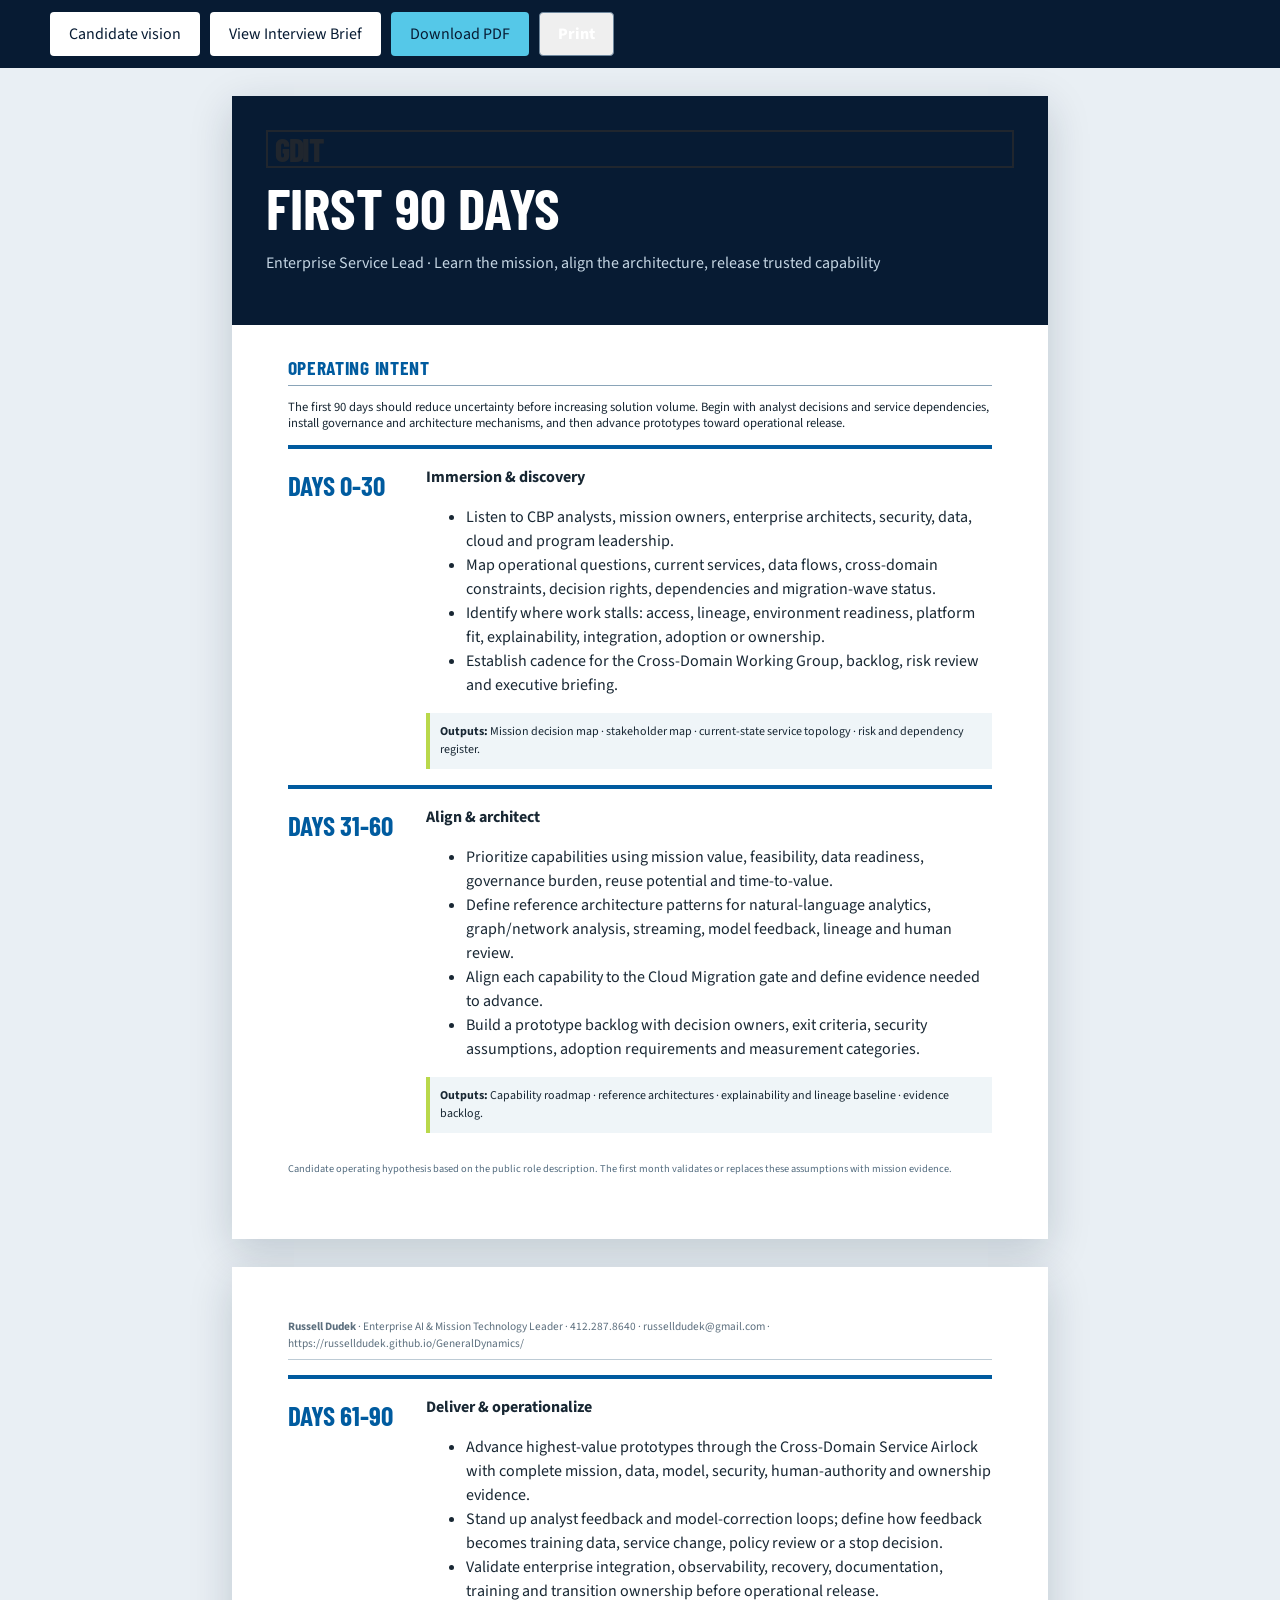
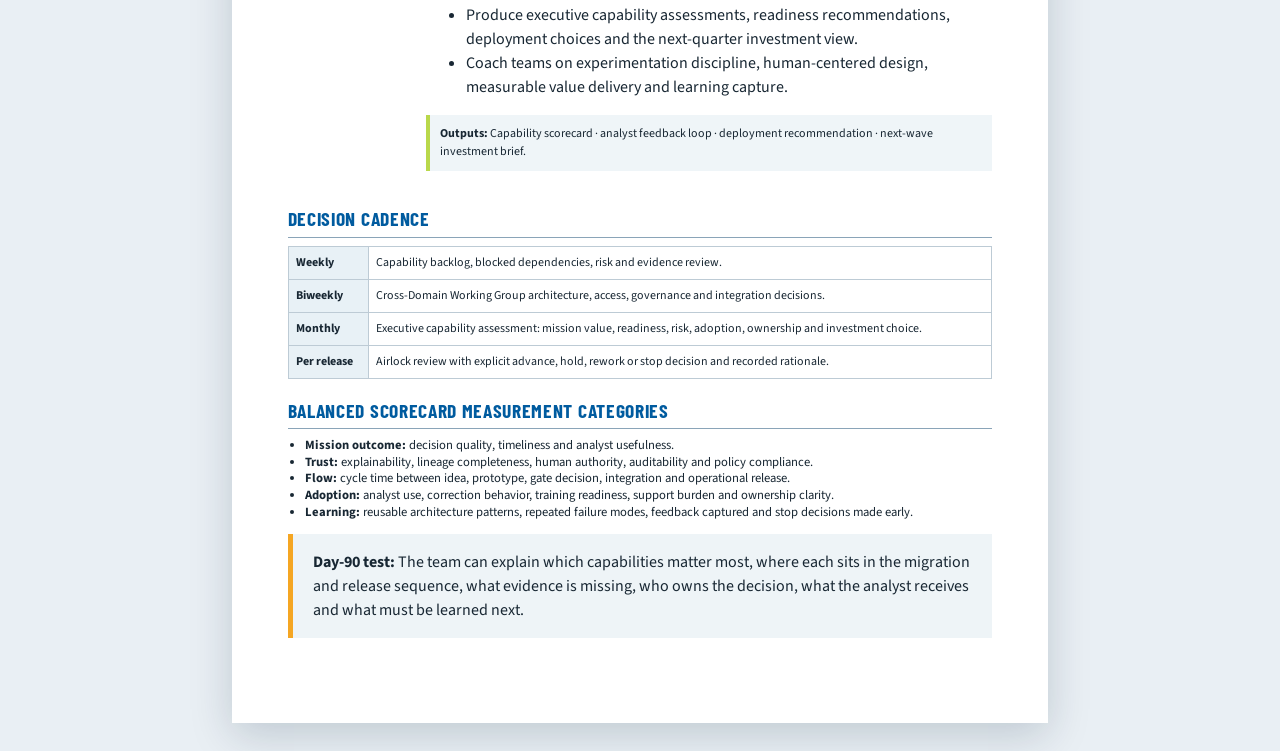
==== 90-day-plan.html @ 61359618 "Add two-page 90-day entry plan route" ====
<!doctype html><html lang="en"><head><meta charset="utf-8"><meta name="viewport" content="width=device-width,initial-scale=1"><title>Russell Dudek - GDIT 90-Day Entry Plan</title><link rel="stylesheet" href="styles.css"></head><body class="doc-body"><div class="doc-actions"><div class="wrap"><a class="button light" href="index.html">Candidate vision</a><a class="button light" href="interview-brief.html">View Interview Brief</a><a class="button primary" href="docs/Russell-Dudek-GDIT-90-Day-Plan.pdf" download>Download PDF</a><button class="button ghost" onclick="window.print()">Print</button></div></div><article class="document plan-page"><div class="brief-cover"><div class="gdit-word">GDIT</div><h1>First 90 Days</h1><p>Enterprise Service Lead · Learn the mission, align the architecture, release trusted capability</p></div><section class="doc-section"><h2>Operating intent</h2><p>The first 90 days should reduce uncertainty before increasing solution volume. Begin with analyst decisions and service dependencies, install governance and architecture mechanisms, and then advance prototypes toward operational release.</p></section><section class="phase-band"><h2>Days 0-30</h2><div><strong>Immersion & discovery</strong><ul><li>Listen to CBP analysts, mission owners, enterprise architects, security, data, cloud and program leadership.</li><li>Map operational questions, current services, data flows, cross-domain constraints, decision rights, dependencies and migration-wave status.</li><li>Identify where work stalls: access, lineage, environment readiness, platform fit, explainability, integration, adoption or ownership.</li><li>Establish cadence for the Cross-Domain Working Group, backlog, risk review and executive briefing.</li></ul><div class="deliverable"><strong>Outputs:</strong> Mission decision map · stakeholder map · current-state service topology · risk and dependency register.</div></div></section><section class="phase-band"><h2>Days 31-60</h2><div><strong>Align & architect</strong><ul><li>Prioritize capabilities using mission value, feasibility, data readiness, governance burden, reuse potential and time-to-value.</li><li>Define reference architecture patterns for natural-language analytics, graph/network analysis, streaming, model feedback, lineage and human review.</li><li>Align each capability to the Cloud Migration gate and define evidence needed to advance.</li><li>Build a prototype backlog with decision owners, exit criteria, security assumptions, adoption requirements and measurement categories.</li></ul><div class="deliverable"><strong>Outputs:</strong> Capability roadmap · reference architectures · explainability and lineage baseline · evidence backlog.</div></div></section><p class="source-note">Candidate operating hypothesis based on the public role description. The first month validates or replaces these assumptions with mission evidence.</p></article><article class="document plan-page"><div class="continuation"><strong>Russell Dudek</strong> · Enterprise AI & Mission Technology Leader · 412.287.8640 · russelldudek@gmail.com · https://russelldudek.github.io/GeneralDynamics/</div><section class="phase-band"><h2>Days 61-90</h2><div><strong>Deliver & operationalize</strong><ul><li>Advance highest-value prototypes through the Cross-Domain Service Airlock with complete mission, data, model, security, human-authority and ownership evidence.</li><li>Stand up analyst feedback and model-correction loops; define how feedback becomes training data, service change, policy review or a stop decision.</li><li>Validate enterprise integration, observability, recovery, documentation, training and transition ownership before operational release.</li><li>Produce executive capability assessments, readiness recommendations, deployment choices and the next-quarter investment view.</li><li>Coach teams on experimentation discipline, human-centered design, measurable value delivery and learning capture.</li></ul><div class="deliverable"><strong>Outputs:</strong> Capability scorecard · analyst feedback loop · deployment recommendation · next-wave investment brief.</div></div></section><section class="doc-section"><h2>Decision cadence</h2><table class="brief-table"><tr><th>Weekly</th><td>Capability backlog, blocked dependencies, risk and evidence review.</td></tr><tr><th>Biweekly</th><td>Cross-Domain Working Group architecture, access, governance and integration decisions.</td></tr><tr><th>Monthly</th><td>Executive capability assessment: mission value, readiness, risk, adoption, ownership and investment choice.</td></tr><tr><th>Per release</th><td>Airlock review with explicit advance, hold, rework or stop decision and recorded rationale.</td></tr></table></section><section class="doc-section"><h2>Balanced scorecard measurement categories</h2><ul><li><strong>Mission outcome:</strong> decision quality, timeliness and analyst usefulness.</li><li><strong>Trust:</strong> explainability, lineage completeness, human authority, auditability and policy compliance.</li><li><strong>Flow:</strong> cycle time between idea, prototype, gate decision, integration and operational release.</li><li><strong>Adoption:</strong> analyst use, correction behavior, training readiness, support burden and ownership clarity.</li><li><strong>Learning:</strong> reusable architecture patterns, repeated failure modes, feedback captured and stop decisions made early.</li></ul></section><div class="brief-callout"><strong>Day-90 test:</strong> The team can explain which capabilities matter most, where each sits in the migration and release sequence, what evidence is missing, who owns the decision, what the analyst receives and what must be learned next.</div></article></body></html>
---- styles.css ----
@import url('https://fonts.googleapis.com/css2?family=Barlow+Condensed:wght@500;600;700;800&family=Source+Sans+3:wght@400;500;600;700&display=swap');
@import url('./brand-tokens.css');
*{box-sizing:border-box}html{scroll-behavior:smooth}body{margin:0;font-family:'Source Sans 3',sans-serif;color:var(--gdit-ink);background:#f7fafc;line-height:1.5}a{color:inherit}button,a.button{font:inherit}.wrap{width:min(1180px,calc(100% - 40px));margin:auto}.site-nav{position:sticky;top:0;z-index:20;background:rgba(255,255,255,.96);backdrop-filter:blur(12px);border-bottom:1px solid #dbe5ed}.nav-inner{height:72px;display:flex;align-items:center;gap:24px}.employer-lockup{display:flex;align-items:center;gap:14px;text-decoration:none}.gdit-word{font-family:'Barlow Condensed',sans-serif;font-weight:800;font-size:2rem;letter-spacing:-.04em;color:var(--gdit-ink);border:2px solid var(--gdit-ink);padding:1px 7px;line-height:1}.lockup-copy{font-size:.76rem;line-height:1.15;text-transform:uppercase;letter-spacing:.08em}.nav-links{margin-left:auto;display:flex;gap:18px;align-items:center}.nav-links a{text-decoration:none;font-size:.88rem;font-weight:700}.nav-links a:hover,.nav-links a:focus-visible{color:var(--gdit-blue)}.nav-cta{background:var(--gdit-blue);color:white!important;padding:10px 14px;border-radius:4px}.menu-button{display:none;margin-left:auto;border:0;background:transparent;font-weight:800}
.hero{position:relative;overflow:hidden;background:var(--gdit-navy);color:white;min-height:720px}.hero:before{content:'';position:absolute;inset:0;background:linear-gradient(115deg,rgba(7,27,51,.96) 0%,rgba(7,27,51,.82) 48%,rgba(0,91,159,.34) 100%),repeating-linear-gradient(120deg,transparent 0 74px,rgba(85,200,232,.06) 75px 76px);pointer-events:none}.hero-grid{position:relative;display:grid;grid-template-columns:1.05fr .95fr;align-items:center;gap:72px;min-height:720px;padding:80px 0}.identity-note{text-transform:uppercase;letter-spacing:.16em;font-size:.78rem;font-weight:700;color:var(--gdit-sky);margin:0 0 16px}.hero h1{font-family:'Barlow Condensed',sans-serif;text-transform:uppercase;font-size:clamp(4rem,7vw,7.4rem);line-height:.84;letter-spacing:-.03em;margin:0;max-width:720px}.hero h1 span{color:var(--gdit-sky)}.hero-deck{font-size:1.32rem;max-width:650px;color:#d8e7f4;margin:28px 0 30px}.tension{border-left:4px solid var(--gdit-orange);padding:10px 0 10px 18px;max-width:660px;color:#fff;font-weight:600}.hero-actions{display:flex;gap:12px;margin-top:34px}.button{display:inline-flex;align-items:center;justify-content:center;min-height:44px;padding:0 18px;border-radius:4px;text-decoration:none;font-weight:800;border:1px solid transparent}.button.primary{background:var(--gdit-sky);color:var(--gdit-navy)}.button.ghost{border-color:#6f879d;color:white}.button.light{background:white;color:var(--gdit-navy)}
.airlock{position:relative;padding:30px 20px 34px;border:1px solid rgba(152,200,235,.25);background:rgba(4,18,35,.76);box-shadow:0 30px 80px rgba(0,0,0,.28)}.airlock-title{font-family:'Barlow Condensed';text-transform:uppercase;letter-spacing:.08em;color:var(--gdit-sky);font-size:1.15rem;margin:0 0 20px}.chambers{position:relative;display:grid;grid-template-columns:repeat(5,1fr);gap:7px}.chamber{position:relative;min-height:250px;border:1px solid #2c5675;background:linear-gradient(180deg,rgba(18,59,90,.72),rgba(4,20,37,.94));padding:16px 10px 12px;display:flex;flex-direction:column;justify-content:space-between;transition:.3s ease}.chamber:after{content:'';position:absolute;right:-7px;top:50%;width:7px;height:2px;background:var(--gdit-sky)}.chamber:last-child:after{display:none}.chamber-num{font-family:'Barlow Condensed';font-size:2.5rem;line-height:1;color:#527995}.chamber h3{font-size:.86rem;line-height:1.1;margin:8px 0;color:#fff}.chamber small{font-size:.7rem;line-height:1.2;color:#9fb8cd}.chamber.active{border-color:var(--campaign-lime);box-shadow:inset 0 0 0 2px rgba(185,216,75,.16),0 0 24px rgba(185,216,75,.16);transform:translateY(-6px)}.chamber.active .chamber-num{color:var(--campaign-lime)}.service-capsule{position:absolute;width:18px;height:18px;border-radius:50%;background:var(--campaign-lime);box-shadow:0 0 20px var(--campaign-lime);left:7%;bottom:16px;animation:capsule 12s linear infinite}.airlock-readout{display:grid;grid-template-columns:1fr auto;gap:16px;border-top:1px solid #2f5876;margin-top:24px;padding-top:18px}.readout-main strong{display:block;color:white}.readout-main span{color:#b7ccdd;font-size:.84rem}.seal{border:1px solid var(--campaign-lime);color:var(--campaign-lime);padding:9px 12px;font-family:'Barlow Condensed';text-transform:uppercase;letter-spacing:.08em;font-weight:700}
@keyframes capsule{0%{left:6%}18%{left:22%}38%{left:42%}58%{left:61%}78%{left:80%}100%{left:94%}}
.section{padding:92px 0}.section.dark{background:var(--gdit-ink);color:white}.section.blue{background:var(--gdit-blue);color:white}.section-head{display:grid;grid-template-columns:.65fr 1.35fr;gap:50px;align-items:start;margin-bottom:48px}.section-label{font-family:'Barlow Condensed';font-size:1.05rem;text-transform:uppercase;letter-spacing:.14em;color:var(--gdit-blue);font-weight:800}.dark .section-label,.blue .section-label{color:var(--gdit-sky)}.section h2{font-family:'Barlow Condensed';font-size:clamp(2.7rem,5vw,5rem);line-height:.95;text-transform:uppercase;margin:0}.section-intro{font-size:1.25rem;margin:0;max-width:760px}.tension-field{display:grid;grid-template-columns:1fr 100px 1fr;align-items:stretch;border-top:1px solid #cbd9e4;border-bottom:1px solid #cbd9e4}.tension-side{padding:38px 0}.tension-side h3{font-family:'Barlow Condensed';font-size:2.2rem;text-transform:uppercase;margin:0 0 12px}.tension-side p{max-width:430px}.tension-center{position:relative;display:grid;place-items:center}.tension-center:before{content:'';position:absolute;width:2px;height:100%;background:var(--gdit-orange)}.tension-center span{position:relative;background:#f7fafc;border:1px solid var(--gdit-orange);padding:8px;font-weight:800;color:var(--gdit-orange)}.cost-strip{display:grid;grid-template-columns:repeat(3,1fr);gap:1px;background:#cfdce6;margin-top:34px}.cost-strip article{background:white;padding:24px}.cost-strip strong{display:block;color:var(--gdit-blue);text-transform:uppercase;letter-spacing:.06em}
.simulator{display:grid;grid-template-columns:330px 1fr;gap:30px}.scenario-panel{background:#f1f6fa;padding:24px;border-left:4px solid var(--gdit-blue)}.scenario-panel h3{font-family:'Barlow Condensed';font-size:1.8rem;text-transform:uppercase;margin:0 0 12px}.scenario-buttons{display:grid;gap:10px}.scenario-button{padding:13px;text-align:left;border:1px solid #b8c9d8;background:white;font-weight:700;cursor:pointer}.scenario-button[aria-pressed=true]{background:var(--gdit-navy);color:white;border-color:var(--gdit-navy)}.reset{margin-top:14px;background:transparent;border:0;color:var(--gdit-blue);text-decoration:underline;cursor:pointer}.sim-output{background:var(--gdit-navy);color:white;padding:28px;min-height:390px;position:relative;overflow:hidden}.sim-output:after{content:'';position:absolute;right:-80px;bottom:-120px;width:360px;height:360px;border:1px solid rgba(85,200,232,.25);transform:rotate(30deg)}.output-top{display:flex;justify-content:space-between;gap:20px;border-bottom:1px solid #2d5878;padding-bottom:18px}.output-state{font-family:'Barlow Condensed';font-size:2.8rem;line-height:1;text-transform:uppercase;color:var(--campaign-lime)}.output-grid{display:grid;grid-template-columns:repeat(2,1fr);gap:1px;background:#2e5775;margin-top:24px}.output-cell{background:#0d2942;padding:18px;min-height:118px}.output-cell small{text-transform:uppercase;letter-spacing:.08em;color:var(--gdit-sky);display:block;margin-bottom:8px}.output-cell strong{font-size:1.05rem}.assumption{font-size:.8rem;color:#a9bed0;margin-top:18px}
.pillar-river{display:grid;grid-template-columns:repeat(6,1fr);border-top:1px solid #b8cbd9;border-bottom:1px solid #b8cbd9}.pillar{padding:24px 14px;border-right:1px solid #b8cbd9;min-height:260px}.pillar:last-child{border-right:0}.pillar-index{font-family:'Barlow Condensed';font-size:2.8rem;color:var(--gdit-blue)}.pillar h3{font-family:'Barlow Condensed';text-transform:uppercase;font-size:1.4rem;line-height:1;margin:8px 0 12px}.pillar p{font-size:.9rem}.evidence-trail{display:grid;gap:0;border-left:3px solid var(--gdit-sky);margin-left:10px}.evidence-item{display:grid;grid-template-columns:180px 1fr;gap:34px;padding:24px 0 28px 30px;border-bottom:1px solid rgba(255,255,255,.15);position:relative}.evidence-item:before{content:'';position:absolute;left:-9px;top:34px;width:15px;height:15px;border-radius:50%;background:var(--gdit-sky)}.evidence-item h3{font-family:'Barlow Condensed';font-size:1.6rem;text-transform:uppercase;margin:0}.evidence-item p{margin:0;color:#c7d7e4}.proof-tags{display:flex;flex-wrap:wrap;gap:8px;margin-top:10px}.proof-tags span{border:1px solid #4c6d85;padding:4px 8px;font-size:.75rem;color:#bdd0df}
.plan-track{display:grid;grid-template-columns:repeat(3,1fr);gap:18px}.plan-phase{background:white;border-top:6px solid var(--gdit-blue);padding:26px;box-shadow:0 10px 30px rgba(24,49,70,.08)}.plan-phase:nth-child(2){border-color:var(--gdit-sky)}.plan-phase:nth-child(3){border-color:var(--campaign-lime)}.plan-phase .days{font-family:'Barlow Condensed';font-size:2rem;text-transform:uppercase;color:var(--gdit-blue)}.plan-phase h3{font-family:'Barlow Condensed';font-size:1.8rem;text-transform:uppercase;margin:4px 0 12px}.plan-phase ul{padding-left:18px}.plan-phase footer{border-top:1px solid #ccd9e2;padding-top:14px;margin-top:20px;font-size:.85rem;font-weight:700}
.objection{display:grid;grid-template-columns:.8fr 1.2fr;gap:50px;align-items:center}.objection-question{font-family:'Barlow Condensed';font-size:3.8rem;line-height:.95;text-transform:uppercase;color:var(--gdit-sky)}.objection-answer{font-size:1.16rem}.questions{counter-reset:q;display:grid;grid-template-columns:repeat(2,1fr);gap:1px;background:#42657f}.questions li{list-style:none;background:var(--gdit-ink);padding:24px 24px 24px 68px;position:relative}.questions li:before{counter-increment:q;content:counter(q,decimal-leading-zero);position:absolute;left:22px;top:20px;font-family:'Barlow Condensed';font-size:1.8rem;color:var(--gdit-sky)}
.resources{display:grid;grid-template-columns:repeat(4,1fr);gap:14px}.resource{background:white;padding:22px;border:1px solid #d4e0e8}.resource h3{font-family:'Barlow Condensed';font-size:1.5rem;text-transform:uppercase;margin:0 0 8px}.resource p{font-size:.88rem;min-height:66px}.resource a{color:var(--gdit-blue);font-weight:800}.footer{background:#061626;color:#c0d0dc;padding:34px 0}.footer-grid{display:flex;justify-content:space-between;gap:30px;align-items:end}.footer strong{color:white}.footer small{max-width:660px}
.doc-body{background:#e9eff4}.doc-actions{position:sticky;top:0;z-index:10;background:#071b33;color:white;padding:12px}.doc-actions .wrap{display:flex;gap:10px;flex-wrap:wrap}.document{width:8.5in;min-height:11in;margin:28px auto;background:white;box-shadow:0 12px 40px rgba(8,34,53,.18);padding:.54in .58in;color:#182733}.doc-header{border-top:8px solid var(--gdit-blue);padding-top:18px;margin-bottom:22px}.doc-name{font-family:'Barlow Condensed';font-size:2.5rem;line-height:1;text-transform:uppercase;margin:0}.doc-role{font-family:'Barlow Condensed';font-size:1.28rem;text-transform:uppercase;color:var(--gdit-blue);font-weight:700}.contact-line{display:flex;flex-wrap:wrap;gap:4px 12px;font-size:8.9pt;margin-top:8px}.contact-line a{color:inherit;text-decoration:none}.doc-section{margin-top:17px}.doc-section h2{font-family:'Barlow Condensed';text-transform:uppercase;font-size:1.22rem;letter-spacing:.035em;color:var(--gdit-blue);border-bottom:1px solid #8aa4b8;margin:0 0 8px;padding-bottom:3px}.doc-section p,.doc-section li{font-size:9.5pt;line-height:1.32}.doc-section ul{margin:5px 0;padding-left:17px}.doc-job{margin:12px 0 14px}.job-head{display:flex;justify-content:space-between;gap:12px}.job-head strong{font-size:10.5pt}.job-head span{font-size:9.5pt;color:#4f6677}.doc-grid{display:grid;grid-template-columns:1fr 1fr;gap:18px}.cap-list{display:grid;grid-template-columns:repeat(3,1fr);gap:6px;font-size:8.6pt}.cap-list span{padding:5px;border-left:3px solid var(--gdit-sky);background:#eff5f8}.page-break{break-before:page;page-break-before:always}.continuation{font-size:8.5pt;color:#5c6f7e;border-bottom:1px solid #bdcbd5;padding-bottom:7px;margin-bottom:15px}.letter p{font-size:10.5pt;line-height:1.46}.signature{margin-top:24px}.brief-cover{background:var(--gdit-navy);color:white;padding:34px;margin:-.54in -.58in 28px}.brief-cover h1{font-family:'Barlow Condensed';font-size:3.6rem;text-transform:uppercase;line-height:.95;margin:12px 0}.brief-cover p{color:#c4d5e3}.brief-callout{border-left:5px solid var(--gdit-orange);padding:16px 20px;background:#eef4f7;margin:14px 0}.brief-table{width:100%;border-collapse:collapse;font-size:9pt}.brief-table th,.brief-table td{border:1px solid #bdcbd5;padding:7px;vertical-align:top}.brief-table th{background:#e8f1f6;text-align:left}.plan-page .phase-band{display:grid;grid-template-columns:120px 1fr;gap:18px;border-top:4px solid var(--gdit-blue);padding:16px 0}.plan-page .phase-band h2{font-family:'Barlow Condensed';font-size:1.7rem;text-transform:uppercase;margin:0;color:var(--gdit-blue)}.deliverable{background:#eff5f8;border-left:4px solid var(--campaign-lime);padding:10px;margin-top:8px;font-size:9pt}.source-note{font-size:7.8pt;color:#526b7e;margin-top:12px}
@media(max-width:980px){.nav-links{display:none;position:absolute;top:72px;left:0;right:0;background:white;padding:20px;flex-direction:column;align-items:flex-start;border-bottom:1px solid #ccd8e1}.nav-links.open{display:flex}.menu-button{display:block}.hero-grid{grid-template-columns:1fr;gap:40px;padding:70px 0 60px}.hero{min-height:auto}.chambers{min-width:680px}.airlock{overflow:auto}.section-head{grid-template-columns:1fr}.simulator{grid-template-columns:1fr}.pillar-river{grid-template-columns:repeat(3,1fr)}.pillar:nth-child(3){border-right:0}.plan-track{grid-template-columns:1fr}.resources{grid-template-columns:repeat(2,1fr)}.document{width:min(8.5in,calc(100% - 24px));min-height:auto;padding:36px}.brief-cover{margin:-36px -36px 28px}.doc-grid{grid-template-columns:1fr}.objection{grid-template-columns:1fr}.questions{grid-template-columns:1fr}}
@media(max-width:620px){.wrap{width:min(100% - 24px,1180px)}.hero-grid{padding-top:48px}.hero h1{font-size:3.7rem}.hero-deck{font-size:1.08rem}.hero-actions{flex-direction:column;align-items:stretch}.section{padding:68px 0}.tension-field{grid-template-columns:1fr}.tension-center{height:54px}.tension-center:before{width:100%;height:2px}.cost-strip{grid-template-columns:1fr}.output-grid{grid-template-columns:1fr}.pillar-river{grid-template-columns:1fr}.pillar{border-right:0;border-bottom:1px solid #b8cbd9;min-height:auto}.evidence-item{grid-template-columns:1fr;gap:8px}.resources{grid-template-columns:1fr}.footer-grid{flex-direction:column;align-items:flex-start}.document{padding:24px}.brief-cover{margin:-24px -24px 24px}.contact-line{font-size:.8rem}.cap-list{grid-template-columns:1fr 1fr}.doc-name{font-size:2rem}}
@media print{body{background:white}.site-nav,.doc-actions{display:none!important}.document{width:8.5in;height:11in;min-height:11in;margin:0;box-shadow:none;padding:.5in .56in;overflow:hidden;break-after:page;page-break-after:always}.document:last-child{break-after:auto;page-break-after:auto}.brief-cover{margin:-.5in -.56in 26px}.doc-section{break-inside:avoid}.doc-job{break-inside:avoid}.page-break{display:block}.no-print{display:none!important}@page{size:Letter;margin:0}.letter p{font-size:10.3pt}.plan-page .phase-band{break-inside:avoid}}
@media(prefers-reduced-motion:reduce){html{scroll-behavior:auto}*,*:before,*:after{animation-duration:.001ms!important;animation-iteration-count:1!important;transition-duration:.001ms!important}.service-capsule{left:44%}}
@media print {.plan-page{padding:.42in .52in}.plan-page .phase-band{padding:9px 0;gap:12px;grid-template-columns:105px 1fr}.plan-page .phase-band h2{font-size:1.45rem}.plan-page .phase-band li{font-size:8.5pt;line-height:1.16}.plan-page .deliverable{padding:6px 8px;margin-top:5px;font-size:8.2pt}.plan-page .doc-section{margin-top:9px}.plan-page .doc-section h2{font-size:1.05rem;margin-bottom:5px}.plan-page .doc-section p{font-size:8.5pt;line-height:1.18;margin:4px 0}.plan-page .brief-callout{padding:8px 10px;margin:6px 0;font-size:8.8pt}.plan-page .source-note{font-size:7.2pt;margin-top:6px}}
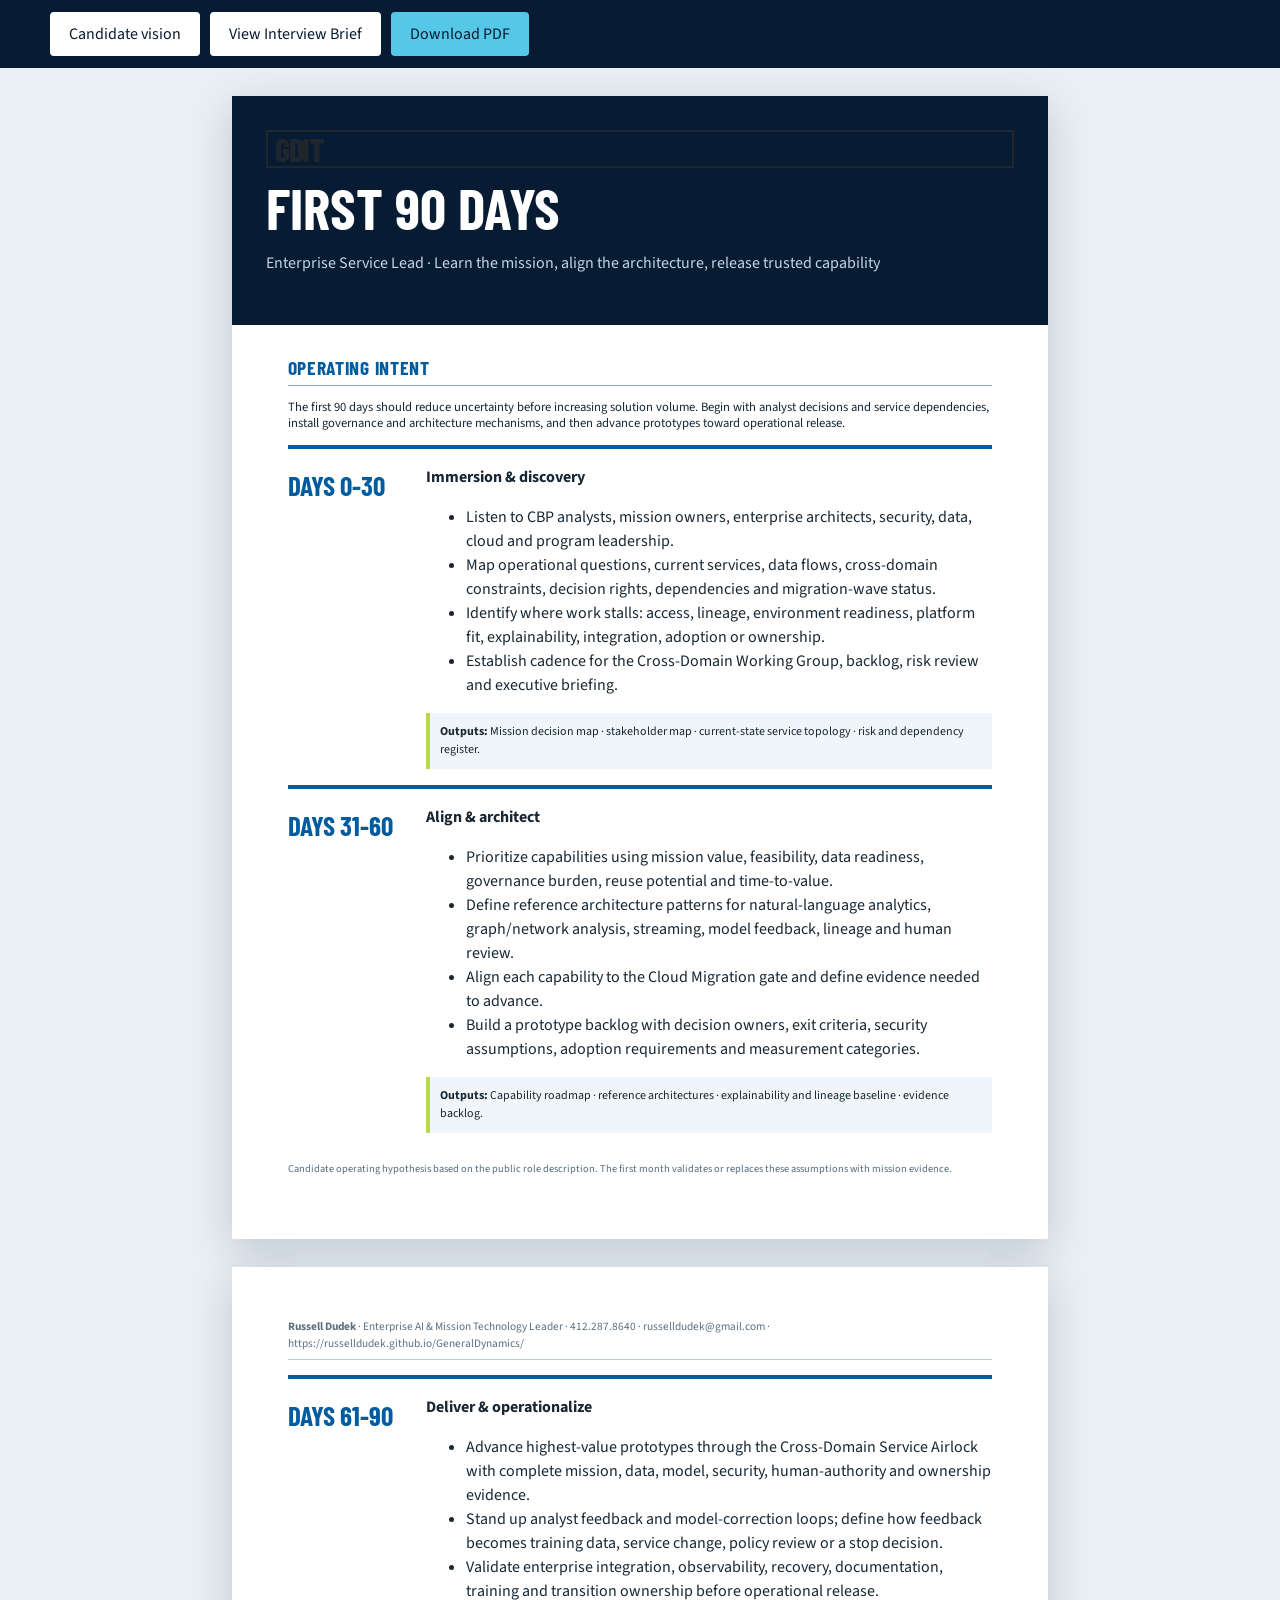
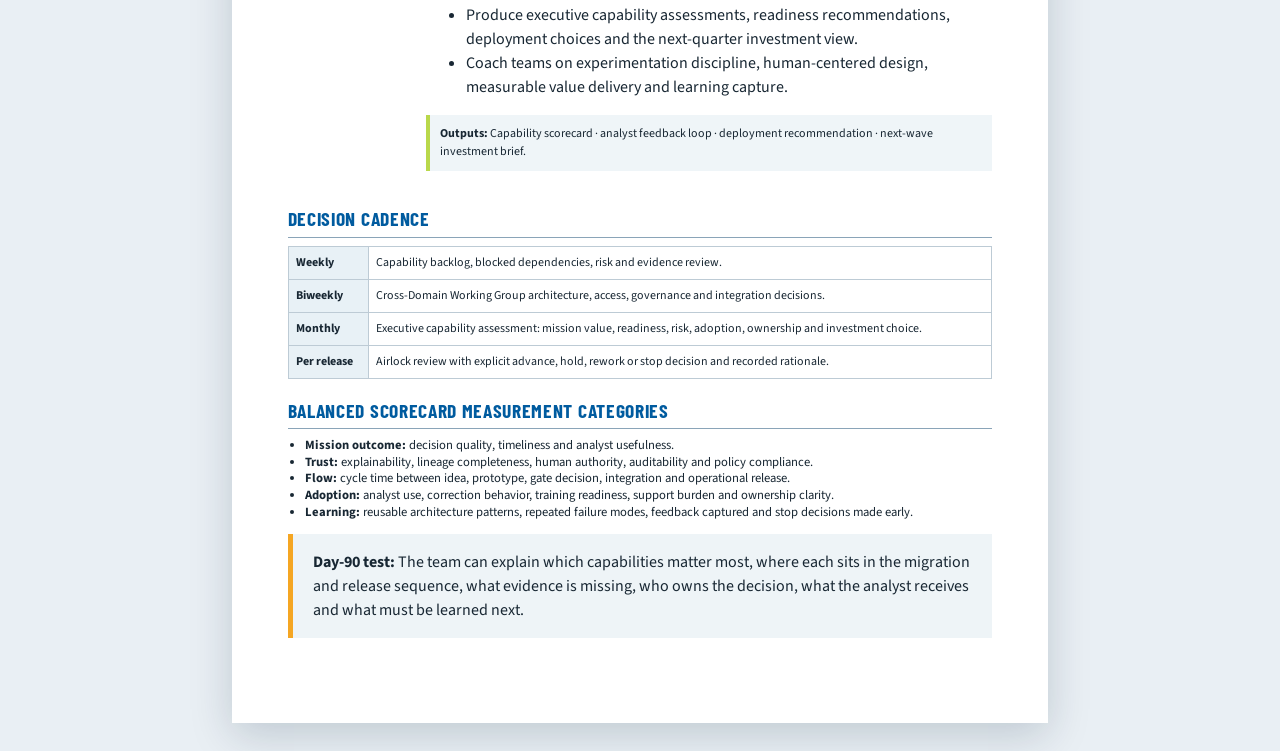
==== commit d9eb9262: "Remove print control from 90-day plan" ====
--- a/90-day-plan.html
+++ b/90-day-plan.html
@@ -1 +1 @@
-<!doctype html><html lang="en"><head><meta charset="utf-8"><meta name="viewport" content="width=device-width,initial-scale=1"><title>Russell Dudek - GDIT 90-Day Entry Plan</title><link rel="stylesheet" href="styles.css"></head><body class="doc-body"><div class="doc-actions"><div class="wrap"><a class="button light" href="index.html">Candidate vision</a><a class="button light" href="interview-brief.html">View Interview Brief</a><a class="button primary" href="docs/Russell-Dudek-GDIT-90-Day-Plan.pdf" download>Download PDF</a><button class="button ghost" onclick="window.print()">Print</button></div></div><article class="document plan-page"><div class="brief-cover"><div class="gdit-word">GDIT</div><h1>First 90 Days</h1><p>Enterprise Service Lead · Learn the mission, align the architecture, release trusted capability</p></div><section class="doc-section"><h2>Operating intent</h2><p>The first 90 days should reduce uncertainty before increasing solution volume. Begin with analyst decisions and service dependencies, install governance and architecture mechanisms, and then advance prototypes toward operational release.</p></section><section class="phase-band"><h2>Days 0-30</h2><div><strong>Immersion & discovery</strong><ul><li>Listen to CBP analysts, mission owners, enterprise architects, security, data, cloud and program leadership.</li><li>Map operational questions, current services, data flows, cross-domain constraints, decision rights, dependencies and migration-wave status.</li><li>Identify where work stalls: access, lineage, environment readiness, platform fit, explainability, integration, adoption or ownership.</li><li>Establish cadence for the Cross-Domain Working Group, backlog, risk review and executive briefing.</li></ul><div class="deliverable"><strong>Outputs:</strong> Mission decision map · stakeholder map · current-state service topology · risk and dependency register.</div></div></section><section class="phase-band"><h2>Days 31-60</h2><div><strong>Align & architect</strong><ul><li>Prioritize capabilities using mission value, feasibility, data readiness, governance burden, reuse potential and time-to-value.</li><li>Define reference architecture patterns for natural-language analytics, graph/network analysis, streaming, model feedback, lineage and human review.</li><li>Align each capability to the Cloud Migration gate and define evidence needed to advance.</li><li>Build a prototype backlog with decision owners, exit criteria, security assumptions, adoption requirements and measurement categories.</li></ul><div class="deliverable"><strong>Outputs:</strong> Capability roadmap · reference architectures · explainability and lineage baseline · evidence backlog.</div></div></section><p class="source-note">Candidate operating hypothesis based on the public role description. The first month validates or replaces these assumptions with mission evidence.</p></article><article class="document plan-page"><div class="continuation"><strong>Russell Dudek</strong> · Enterprise AI & Mission Technology Leader · 412.287.8640 · russelldudek@gmail.com · https://russelldudek.github.io/GeneralDynamics/</div><section class="phase-band"><h2>Days 61-90</h2><div><strong>Deliver & operationalize</strong><ul><li>Advance highest-value prototypes through the Cross-Domain Service Airlock with complete mission, data, model, security, human-authority and ownership evidence.</li><li>Stand up analyst feedback and model-correction loops; define how feedback becomes training data, service change, policy review or a stop decision.</li><li>Validate enterprise integration, observability, recovery, documentation, training and transition ownership before operational release.</li><li>Produce executive capability assessments, readiness recommendations, deployment choices and the next-quarter investment view.</li><li>Coach teams on experimentation discipline, human-centered design, measurable value delivery and learning capture.</li></ul><div class="deliverable"><strong>Outputs:</strong> Capability scorecard · analyst feedback loop · deployment recommendation · next-wave investment brief.</div></div></section><section class="doc-section"><h2>Decision cadence</h2><table class="brief-table"><tr><th>Weekly</th><td>Capability backlog, blocked dependencies, risk and evidence review.</td></tr><tr><th>Biweekly</th><td>Cross-Domain Working Group architecture, access, governance and integration decisions.</td></tr><tr><th>Monthly</th><td>Executive capability assessment: mission value, readiness, risk, adoption, ownership and investment choice.</td></tr><tr><th>Per release</th><td>Airlock review with explicit advance, hold, rework or stop decision and recorded rationale.</td></tr></table></section><section class="doc-section"><h2>Balanced scorecard measurement categories</h2><ul><li><strong>Mission outcome:</strong> decision quality, timeliness and analyst usefulness.</li><li><strong>Trust:</strong> explainability, lineage completeness, human authority, auditability and policy compliance.</li><li><strong>Flow:</strong> cycle time between idea, prototype, gate decision, integration and operational release.</li><li><strong>Adoption:</strong> analyst use, correction behavior, training readiness, support burden and ownership clarity.</li><li><strong>Learning:</strong> reusable architecture patterns, repeated failure modes, feedback captured and stop decisions made early.</li></ul></section><div class="brief-callout"><strong>Day-90 test:</strong> The team can explain which capabilities matter most, where each sits in the migration and release sequence, what evidence is missing, who owns the decision, what the analyst receives and what must be learned next.</div></article></body></html>+<!doctype html><html lang="en"><head><meta charset="utf-8"><meta name="viewport" content="width=device-width,initial-scale=1"><title>Russell Dudek - GDIT 90-Day Entry Plan</title><link rel="stylesheet" href="styles.css"></head><body class="doc-body"><div class="doc-actions"><div class="wrap"><a class="button light" href="index.html">Candidate vision</a><a class="button light" href="interview-brief.html">View Interview Brief</a><a class="button primary" href="docs/Russell-Dudek-GDIT-90-Day-Plan.pdf" download>Download PDF</a></div></div><article class="document plan-page"><div class="brief-cover"><div class="gdit-word">GDIT</div><h1>First 90 Days</h1><p>Enterprise Service Lead · Learn the mission, align the architecture, release trusted capability</p></div><section class="doc-section"><h2>Operating intent</h2><p>The first 90 days should reduce uncertainty before increasing solution volume. Begin with analyst decisions and service dependencies, install governance and architecture mechanisms, and then advance prototypes toward operational release.</p></section><section class="phase-band"><h2>Days 0-30</h2><div><strong>Immersion & discovery</strong><ul><li>Listen to CBP analysts, mission owners, enterprise architects, security, data, cloud and program leadership.</li><li>Map operational questions, current services, data flows, cross-domain constraints, decision rights, dependencies and migration-wave status.</li><li>Identify where work stalls: access, lineage, environment readiness, platform fit, explainability, integration, adoption or ownership.</li><li>Establish cadence for the Cross-Domain Working Group, backlog, risk review and executive briefing.</li></ul><div class="deliverable"><strong>Outputs:</strong> Mission decision map · stakeholder map · current-state service topology · risk and dependency register.</div></div></section><section class="phase-band"><h2>Days 31-60</h2><div><strong>Align & architect</strong><ul><li>Prioritize capabilities using mission value, feasibility, data readiness, governance burden, reuse potential and time-to-value.</li><li>Define reference architecture patterns for natural-language analytics, graph/network analysis, streaming, model feedback, lineage and human review.</li><li>Align each capability to the Cloud Migration gate and define evidence needed to advance.</li><li>Build a prototype backlog with decision owners, exit criteria, security assumptions, adoption requirements and measurement categories.</li></ul><div class="deliverable"><strong>Outputs:</strong> Capability roadmap · reference architectures · explainability and lineage baseline · evidence backlog.</div></div></section><p class="source-note">Candidate operating hypothesis based on the public role description. The first month validates or replaces these assumptions with mission evidence.</p></article><article class="document plan-page"><div class="continuation"><strong>Russell Dudek</strong> · Enterprise AI & Mission Technology Leader · 412.287.8640 · russelldudek@gmail.com · https://russelldudek.github.io/GeneralDynamics/</div><section class="phase-band"><h2>Days 61-90</h2><div><strong>Deliver & operationalize</strong><ul><li>Advance highest-value prototypes through the Cross-Domain Service Airlock with complete mission, data, model, security, human-authority and ownership evidence.</li><li>Stand up analyst feedback and model-correction loops; define how feedback becomes training data, service change, policy review or a stop decision.</li><li>Validate enterprise integration, observability, recovery, documentation, training and transition ownership before operational release.</li><li>Produce executive capability assessments, readiness recommendations, deployment choices and the next-quarter investment view.</li><li>Coach teams on experimentation discipline, human-centered design, measurable value delivery and learning capture.</li></ul><div class="deliverable"><strong>Outputs:</strong> Capability scorecard · analyst feedback loop · deployment recommendation · next-wave investment brief.</div></div></section><section class="doc-section"><h2>Decision cadence</h2><table class="brief-table"><tr><th>Weekly</th><td>Capability backlog, blocked dependencies, risk and evidence review.</td></tr><tr><th>Biweekly</th><td>Cross-Domain Working Group architecture, access, governance and integration decisions.</td></tr><tr><th>Monthly</th><td>Executive capability assessment: mission value, readiness, risk, adoption, ownership and investment choice.</td></tr><tr><th>Per release</th><td>Airlock review with explicit advance, hold, rework or stop decision and recorded rationale.</td></tr></table></section><section class="doc-section"><h2>Balanced scorecard measurement categories</h2><ul><li><strong>Mission outcome:</strong> decision quality, timeliness and analyst usefulness.</li><li><strong>Trust:</strong> explainability, lineage completeness, human authority, auditability and policy compliance.</li><li><strong>Flow:</strong> cycle time between idea, prototype, gate decision, integration and operational release.</li><li><strong>Adoption:</strong> analyst use, correction behavior, training readiness, support burden and ownership clarity.</li><li><strong>Learning:</strong> reusable architecture patterns, repeated failure modes, feedback captured and stop decisions made early.</li></ul></section><div class="brief-callout"><strong>Day-90 test:</strong> The team can explain which capabilities matter most, where each sits in the migration and release sequence, what evidence is missing, who owns the decision, what the analyst receives and what must be learned next.</div></article></body></html>
